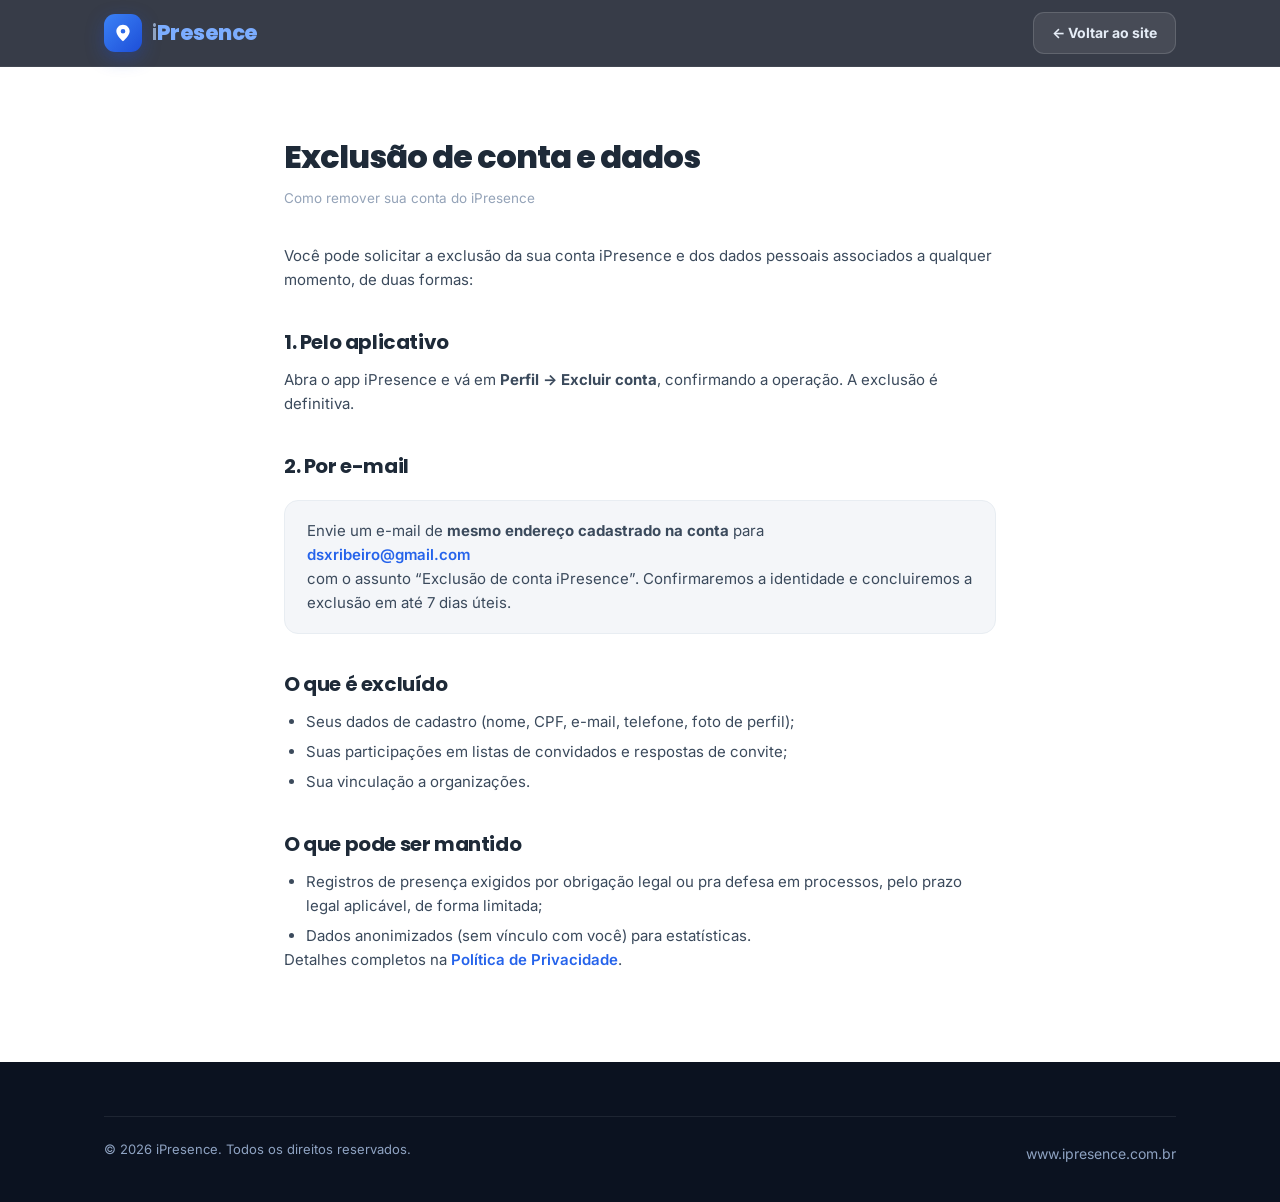
==== exclusao-de-conta.html @ e6506ba1 "Site comercial iPresence: home + privacidade + suporte + exclusao de conta" ====
<!DOCTYPE html>
<html lang="pt-BR">
<head>
  <meta charset="UTF-8" />
  <meta name="viewport" content="width=device-width, initial-scale=1" />
  <title>Exclusão de conta — iPresence</title>
  <link rel="icon" href="data:image/svg+xml,%3Csvg xmlns='http://www.w3.org/2000/svg' viewBox='0 0 64 64'%3E%3Crect width='64' height='64' rx='18' fill='%232563eb'/%3E%3Cpath d='M32 14c-8 0-14 6-14 14 0 10 14 22 14 22s14-12 14-22c0-8-6-14-14-14zm0 19a5 5 0 110-10 5 5 0 010 10z' fill='%23fff'/%3E%3C/svg%3E" />
  <link rel="preconnect" href="https://fonts.googleapis.com" />
  <link rel="preconnect" href="https://fonts.gstatic.com" crossorigin />
  <link href="https://fonts.googleapis.com/css2?family=Poppins:wght@600;700;800&family=Inter:wght@400;500;600;700&display=swap" rel="stylesheet" />
  <link rel="stylesheet" href="styles.css" />
</head>
<body>

<header class="site on-dark">
  <div class="wrap">
    <a class="brand" href="/">
      <span class="brand-badge" aria-hidden="true">
        <svg viewBox="0 0 24 24"><path d="M12 2C7.6 2 4 5.5 4 9.9 4 15.4 12 22 12 22s8-6.6 8-12.1C20 5.5 16.4 2 12 2zm0 10.7a2.8 2.8 0 110-5.6 2.8 2.8 0 010 5.6z"/></svg>
      </span>
      <span class="brand-name"><span class="i">i</span><span class="p">Presence</span></span>
    </a>
    <a class="btn btn-ghost btn-sm" href="/">← Voltar ao site</a>
  </div>
</header>

<main class="doc">
  <h1>Exclusão de conta e dados</h1>
  <p class="updated">Como remover sua conta do iPresence</p>

  <p>
    Você pode solicitar a exclusão da sua conta iPresence e dos dados pessoais
    associados a qualquer momento, de duas formas:
  </p>

  <h2>1. Pelo aplicativo</h2>
  <p>
    Abra o app iPresence e vá em <strong>Perfil → Excluir conta</strong>, confirmando a
    operação. A exclusão é definitiva.
  </p>

  <h2>2. Por e-mail</h2>
  <div class="box">
    <p>
      Envie um e-mail de <strong>mesmo endereço cadastrado na conta</strong> para<br />
      <a href="mailto:dsxribeiro@gmail.com?subject=Exclus%C3%A3o%20de%20conta%20iPresence">dsxribeiro@gmail.com</a><br />
      com o assunto “Exclusão de conta iPresence”. Confirmaremos a identidade e
      concluiremos a exclusão em até 7 dias úteis.
    </p>
  </div>

  <h2>O que é excluído</h2>
  <ul>
    <li>Seus dados de cadastro (nome, CPF, e-mail, telefone, foto de perfil);</li>
    <li>Suas participações em listas de convidados e respostas de convite;</li>
    <li>Sua vinculação a organizações.</li>
  </ul>

  <h2>O que pode ser mantido</h2>
  <ul>
    <li>Registros de presença exigidos por obrigação legal ou pra defesa em processos, pelo prazo legal aplicável, de forma limitada;</li>
    <li>Dados anonimizados (sem vínculo com você) para estatísticas.</li>
  </ul>

  <p>
    Detalhes completos na <a href="/privacidade.html">Política de Privacidade</a>.
  </p>
</main>

<footer class="site on-dark">
  <div class="wrap">
    <div class="foot-note">
      <span>© 2026 iPresence. Todos os direitos reservados.</span>
      <span><a href="/">www.ipresence.com.br</a></span>
    </div>
  </div>
</footer>

</body>
</html>
---- styles.css ----
/* ── iPresence — identidade do site ─────────────────────────────── */
:root {
  --navy: #0b1220;
  --navy-2: #101a30;
  --blue: #2563eb;
  --blue-2: #3b82f6;
  --blue-3: #1d4ed8;
  --ink: #1e2a38;
  --slate: #64748b;
  --slate-3: #94a3b8;
  --mist: #f4f6f9;
  --line: #e8edf2;
  --white: #ffffff;
  --radius: 18px;
  --brand: "Poppins", sans-serif;
  --body: "Inter", system-ui, sans-serif;
}

* { margin: 0; padding: 0; box-sizing: border-box; }
html { scroll-behavior: smooth; }
body {
  font-family: var(--body);
  color: var(--ink);
  background: var(--white);
  line-height: 1.6;
  -webkit-font-smoothing: antialiased;
}
img, svg { display: block; max-width: 100%; }
a { color: inherit; text-decoration: none; }
ul { list-style: none; }

.wrap { max-width: 1120px; margin: 0 auto; padding: 0 24px; }

/* ── marca ── */
.brand { display: inline-flex; align-items: center; gap: 10px; }
.brand-badge {
  width: 38px; height: 38px; border-radius: 11px; flex: none;
  display: grid; place-items: center;
  background: linear-gradient(135deg, var(--blue-2), var(--blue-3));
  box-shadow: 0 6px 18px rgba(29, 78, 216, 0.35);
}
.brand-badge svg { width: 20px; height: 20px; fill: #fff; }
.brand-name { font-family: var(--brand); letter-spacing: -0.5px; font-size: 21px; }
.brand-name .i { font-weight: 600; color: var(--slate-3); }
.brand-name .p { font-weight: 800; color: var(--blue); }
.on-dark .brand-name .i { color: #8fa3c2; }
.on-dark .brand-name .p { color: #7cadff; }

/* ── header ── */
header.site {
  position: sticky; top: 0; z-index: 50;
  background: rgba(11, 18, 32, 0.82);
  backdrop-filter: blur(12px);
  border-bottom: 1px solid rgba(255, 255, 255, 0.06);
}
header.site .wrap { display: flex; align-items: center; justify-content: space-between; height: 66px; }
header.site nav { display: flex; gap: 26px; }
header.site nav a { color: #b9c6da; font-size: 14.5px; font-weight: 500; transition: color .2s; }
header.site nav a:hover { color: #fff; }
.btn {
  display: inline-flex; align-items: center; justify-content: center; gap: 8px;
  border-radius: 14px; padding: 13px 26px; font-weight: 700; font-size: 15px;
  transition: transform .15s, box-shadow .2s, background .2s; cursor: pointer; border: 0;
}
.btn-primary {
  background: linear-gradient(135deg, var(--blue-2), var(--blue-3)); color: #fff;
  box-shadow: 0 10px 26px rgba(37, 99, 235, 0.38);
}
.btn-primary:hover { transform: translateY(-2px); box-shadow: 0 14px 32px rgba(37, 99, 235, 0.45); }
.btn-ghost { background: rgba(255,255,255,0.08); color: #e6edf7; border: 1px solid rgba(255,255,255,0.14); }
.btn-ghost:hover { background: rgba(255,255,255,0.14); }
.btn-sm { padding: 9px 18px; font-size: 14px; border-radius: 11px; }

/* ── hero ── */
.hero {
  position: relative; overflow: hidden; color: #fff;
  background:
    radial-gradient(1100px 500px at 18% -10%, rgba(59, 130, 246, 0.28), transparent 60%),
    radial-gradient(900px 480px at 95% 8%, rgba(29, 78, 216, 0.30), transparent 55%),
    linear-gradient(180deg, var(--navy) 0%, var(--navy-2) 100%);
}
.hero::before {
  content: ""; position: absolute; inset: 0; pointer-events: none;
  background-image:
    linear-gradient(rgba(255,255,255,0.035) 1px, transparent 1px),
    linear-gradient(90deg, rgba(255,255,255,0.035) 1px, transparent 1px);
  background-size: 44px 44px;
  mask-image: radial-gradient(800px 500px at 50% 0%, #000 30%, transparent 75%);
}
.hero .wrap {
  position: relative; display: grid; grid-template-columns: 1.1fr 0.9fr;
  gap: 48px; align-items: center; padding-top: 84px; padding-bottom: 96px;
}
.eyebrow {
  display: inline-flex; align-items: center; gap: 8px;
  background: rgba(59, 130, 246, 0.14); border: 1px solid rgba(124, 173, 255, 0.35);
  color: #a8c7ff; font-size: 13px; font-weight: 600; letter-spacing: 0.4px;
  padding: 7px 14px; border-radius: 999px; margin-bottom: 22px;
}
.eyebrow .dot { width: 7px; height: 7px; border-radius: 50%; background: #4ade80; box-shadow: 0 0 10px #4ade80; }
.hero h1 {
  font-family: var(--brand); font-weight: 800; letter-spacing: -1.5px;
  font-size: clamp(34px, 5vw, 54px); line-height: 1.12; margin-bottom: 18px;
}
.hero h1 em { font-style: normal; color: #7cadff; }
.hero .lead { color: #b9c6da; font-size: 18px; max-width: 34rem; margin-bottom: 30px; }
.hero .cta-row { display: flex; flex-wrap: wrap; gap: 12px; align-items: center; margin-bottom: 30px; }
.store-note { color: #7d8ba1; font-size: 13px; }
.hero-stats { display: flex; gap: 34px; }
.hero-stats b { display: block; font-family: var(--brand); font-size: 22px; letter-spacing: -0.5px; }
.hero-stats span { color: #8fa3c2; font-size: 13px; }

/* mockup de celular em CSS puro */
.phone {
  width: 290px; margin: 0 auto; border-radius: 42px; padding: 12px;
  background: linear-gradient(160deg, #1b2740, #0e1526);
  border: 1px solid rgba(255,255,255,0.09);
  box-shadow: 0 40px 80px rgba(0, 0, 0, 0.5), 0 0 0 1px rgba(59,130,246,.15), 0 0 90px rgba(37, 99, 235, 0.22);
  transform: rotate(2.5deg);
}
.phone-screen { border-radius: 32px; overflow: hidden; background: #f7f9fc; }
.ps-head { background: linear-gradient(135deg, var(--blue-2), var(--blue-3)); color: #fff; padding: 20px 18px 16px; }
.ps-head .t { font-family: var(--brand); font-weight: 700; font-size: 15px; }
.ps-head .s { font-size: 11.5px; opacity: 0.85; }
.ps-body { padding: 14px; display: grid; gap: 10px; }
.ps-card { background: #fff; border: 1px solid var(--line); border-radius: 14px; padding: 12px; }
.ps-row { display: flex; align-items: center; gap: 9px; }
.ps-pin { width: 30px; height: 30px; border-radius: 9px; background: #eff6ff; display: grid; place-items: center; }
.ps-pin svg { width: 15px; height: 15px; fill: var(--blue); }
.ps-name { font-size: 12.5px; font-weight: 700; color: var(--ink); }
.ps-meta { font-size: 10.5px; color: var(--slate-3); }
.ps-ok {
  margin-top: 9px; background: #dcfce7; color: #166534; border-radius: 9px;
  font-size: 11px; font-weight: 700; padding: 7px 10px; display: flex; gap: 6px; align-items: center;
}
.ps-ok svg { width: 12px; height: 12px; fill: #16a34a; }
.ps-btn {
  background: linear-gradient(135deg, var(--blue-2), var(--blue-3)); color: #fff; text-align: center;
  border-radius: 12px; padding: 12px; font-weight: 700; font-size: 13px;
  box-shadow: 0 8px 18px rgba(37, 99, 235, 0.35);
}
.ps-map {
  height: 92px; border-radius: 12px; position: relative; overflow: hidden;
  background:
    radial-gradient(circle at 55% 45%, rgba(37, 99, 235, 0.22) 0 34%, transparent 35%),
    linear-gradient(rgba(37,99,235,0.06) 1px, transparent 1px),
    linear-gradient(90deg, rgba(37,99,235,0.06) 1px, transparent 1px),
    #eaf1fb;
  background-size: auto, 18px 18px, 18px 18px, auto;
}
.ps-map::after {
  content: ""; position: absolute; left: 55%; top: 45%; width: 12px; height: 12px;
  transform: translate(-50%, -50%); border-radius: 50%;
  background: var(--blue); box-shadow: 0 0 0 5px rgba(37, 99, 235, 0.25);
}

/* ── seções claras ── */
section.light { padding: 88px 0; }
section.alt { background: var(--mist); }
.kicker {
  font-size: 13px; font-weight: 700; letter-spacing: 2.5px; text-transform: uppercase;
  color: var(--blue); margin-bottom: 12px;
}
h2.title {
  font-family: var(--brand); font-weight: 800; letter-spacing: -1px;
  font-size: clamp(26px, 3.6vw, 38px); line-height: 1.18; margin-bottom: 14px;
}
.sub { color: var(--slate); font-size: 17px; max-width: 44rem; }
.center { text-align: center; }
.center .sub { margin: 0 auto; }

/* dores */
.pains { display: grid; grid-template-columns: repeat(3, 1fr); gap: 18px; margin-top: 44px; }
.pain {
  background: #fff; border: 1px solid var(--line); border-radius: var(--radius);
  padding: 26px; box-shadow: 0 2px 10px rgba(15, 23, 42, 0.04);
}
.pain .q { font-weight: 700; font-size: 16.5px; margin-bottom: 8px; }
.pain p { color: var(--slate); font-size: 14.5px; }

/* passos */
.steps { display: grid; grid-template-columns: repeat(3, 1fr); gap: 18px; margin-top: 46px; }
.step {
  position: relative; background: #fff; border: 1px solid var(--line);
  border-radius: var(--radius); padding: 30px 26px 26px;
}
.step .n {
  position: absolute; top: -16px; left: 24px; width: 34px; height: 34px; border-radius: 11px;
  display: grid; place-items: center; color: #fff; font-family: var(--brand); font-weight: 800;
  background: linear-gradient(135deg, var(--blue-2), var(--blue-3));
  box-shadow: 0 8px 18px rgba(37, 99, 235, 0.35);
}
.step h3 { font-family: var(--brand); font-weight: 700; letter-spacing: -0.3px; font-size: 17.5px; margin-bottom: 8px; }
.step p { color: var(--slate); font-size: 14.5px; }

/* funcionalidades */
.features { display: grid; grid-template-columns: repeat(3, 1fr); gap: 16px; margin-top: 46px; }
.feature {
  background: #fff; border: 1px solid var(--line); border-radius: var(--radius);
  padding: 24px; transition: transform .18s, box-shadow .2s, border-color .2s;
}
.feature:hover { transform: translateY(-4px); box-shadow: 0 16px 34px rgba(15, 23, 42, 0.08); border-color: #cfdcff; }
.feature .ic {
  width: 44px; height: 44px; border-radius: 13px; display: grid; place-items: center;
  background: #eff6ff; margin-bottom: 14px;
}
.feature .ic svg { width: 21px; height: 21px; fill: var(--blue); }
.feature h3 { font-size: 15.5px; font-weight: 700; margin-bottom: 6px; letter-spacing: -0.2px; }
.feature p { color: var(--slate); font-size: 13.8px; }

/* faixa antifraude */
.band {
  color: #fff; border-radius: 24px; padding: 46px 44px; position: relative; overflow: hidden;
  background:
    radial-gradient(700px 300px at 90% 0%, rgba(59, 130, 246, 0.35), transparent 60%),
    linear-gradient(135deg, #0d1730, #14224a);
  display: grid; grid-template-columns: 1.2fr 0.8fr; gap: 36px; align-items: center;
}
.band h3 { font-family: var(--brand); font-weight: 800; letter-spacing: -0.8px; font-size: 26px; margin-bottom: 10px; }
.band p { color: #b9c6da; font-size: 15.5px; }
.band ul { display: grid; gap: 12px; }
.band li { display: flex; gap: 10px; align-items: flex-start; font-size: 14.5px; color: #dbe5f3; }
.band li svg { width: 18px; height: 18px; fill: #4ade80; flex: none; margin-top: 2px; }

/* segmentos */
.segments { display: grid; grid-template-columns: repeat(3, 1fr); gap: 16px; margin-top: 46px; }
.segment {
  border-radius: var(--radius); padding: 26px; background: #fff; border: 1px solid var(--line);
  transition: transform .18s, box-shadow .2s;
}
.segment:hover { transform: translateY(-4px); box-shadow: 0 16px 34px rgba(15, 23, 42, 0.08); }
.segment .emoji { font-size: 28px; margin-bottom: 12px; }
.segment h3 { font-size: 16px; font-weight: 700; margin-bottom: 6px; letter-spacing: -0.2px; }
.segment p { color: var(--slate); font-size: 13.8px; }

/* planos */
.plans { display: grid; grid-template-columns: repeat(2, minmax(0, 420px)); justify-content: center; gap: 20px; margin-top: 46px; }
.plan { background: #fff; border: 1px solid var(--line); border-radius: 22px; padding: 34px 30px; position: relative; }
.plan.pro { border: 2px solid var(--blue); box-shadow: 0 20px 50px rgba(37, 99, 235, 0.15); }
.plan .tag {
  position: absolute; top: -13px; right: 22px; background: linear-gradient(135deg, var(--blue-2), var(--blue-3));
  color: #fff; font-size: 11.5px; font-weight: 800; letter-spacing: 1px; padding: 5px 13px; border-radius: 999px;
}
.plan h3 { font-family: var(--brand); font-weight: 800; font-size: 19px; letter-spacing: -0.4px; }
.plan .price { font-family: var(--brand); font-weight: 800; font-size: 38px; letter-spacing: -1.5px; margin: 8px 0 2px; }
.plan .price small { font-size: 14px; color: var(--slate-3); font-weight: 600; letter-spacing: 0; }
.plan .per { color: var(--slate-3); font-size: 13px; margin-bottom: 20px; }
.plan ul { display: grid; gap: 11px; margin-bottom: 26px; }
.plan li { display: flex; gap: 10px; align-items: flex-start; font-size: 14.5px; color: #3b4a5c; }
.plan li svg { width: 18px; height: 18px; fill: var(--blue); flex: none; margin-top: 2px; }

/* FAQ */
.faq { max-width: 46rem; margin: 40px auto 0; display: grid; gap: 10px; }
.faq details { background: #fff; border: 1px solid var(--line); border-radius: 14px; padding: 18px 22px; }
.faq summary { cursor: pointer; font-weight: 700; font-size: 15.5px; list-style: none; display: flex; justify-content: space-between; align-items: center; }
.faq summary::after { content: "+"; font-family: var(--brand); font-size: 20px; color: var(--blue); transition: transform .2s; }
.faq details[open] summary::after { transform: rotate(45deg); }
.faq details p { color: var(--slate); font-size: 14.5px; margin-top: 10px; }

/* CTA final */
.cta-final {
  color: #fff; text-align: center; border-radius: 26px; padding: 64px 30px; overflow: hidden; position: relative;
  background:
    radial-gradient(600px 280px at 50% -20%, rgba(124, 173, 255, 0.4), transparent 60%),
    linear-gradient(135deg, var(--blue-3), var(--blue));
}
.cta-final h2 { font-family: var(--brand); font-weight: 800; letter-spacing: -1px; font-size: clamp(26px, 3.4vw, 36px); margin-bottom: 12px; }
.cta-final p { color: #dbe8ff; font-size: 16.5px; margin-bottom: 28px; }
.cta-final .btn-primary { background: #fff; color: var(--blue-3); box-shadow: 0 12px 30px rgba(0, 0, 0, 0.22); }

/* footer */
footer.site { background: var(--navy); color: #8fa3c2; padding: 54px 0 34px; }
footer.site .cols { display: grid; grid-template-columns: 1.4fr 1fr 1fr; gap: 30px; margin-bottom: 34px; }
footer.site h4 { color: #e6edf7; font-size: 13.5px; font-weight: 700; letter-spacing: 1px; text-transform: uppercase; margin-bottom: 14px; }
footer.site a { font-size: 14px; line-height: 2.1; transition: color .2s; }
footer.site a:hover { color: #fff; }
footer.site .foot-note { border-top: 1px solid rgba(255,255,255,0.08); padding-top: 22px; font-size: 13px; display: flex; justify-content: space-between; flex-wrap: wrap; gap: 10px; }

/* páginas internas (privacidade, suporte, exclusão) */
.doc { max-width: 760px; margin: 0 auto; padding: 64px 24px 90px; }
.doc h1 { font-family: var(--brand); font-weight: 800; letter-spacing: -1px; font-size: 32px; margin-bottom: 6px; }
.doc .updated { color: var(--slate-3); font-size: 13.5px; margin-bottom: 34px; }
.doc h2 { font-family: var(--brand); font-weight: 700; letter-spacing: -0.4px; font-size: 20px; margin: 34px 0 10px; }
.doc p, .doc li { color: #3b4a5c; font-size: 15px; }
.doc ul { list-style: disc; padding-left: 22px; display: grid; gap: 6px; }
.doc a { color: var(--blue); font-weight: 600; }
.doc .box { background: var(--mist); border: 1px solid var(--line); border-radius: 14px; padding: 18px 22px; margin: 18px 0; }

/* animação de entrada */
.reveal { opacity: 0; transform: translateY(18px); transition: opacity .6s ease, transform .6s ease; }
.reveal.in { opacity: 1; transform: none; }

/* responsivo */
@media (max-width: 960px) {
  .hero .wrap { grid-template-columns: 1fr; padding-top: 60px; padding-bottom: 64px; }
  .phone { transform: none; margin-top: 10px; }
  .pains, .steps, .features, .segments { grid-template-columns: 1fr 1fr; }
  .band { grid-template-columns: 1fr; padding: 36px 28px; }
  footer.site .cols { grid-template-columns: 1fr 1fr; }
}
@media (max-width: 640px) {
  header.site nav { display: none; }
  .pains, .steps, .features, .segments, .plans { grid-template-columns: 1fr; }
  section.light { padding: 64px 0; }
  .hero-stats { gap: 22px; }
}
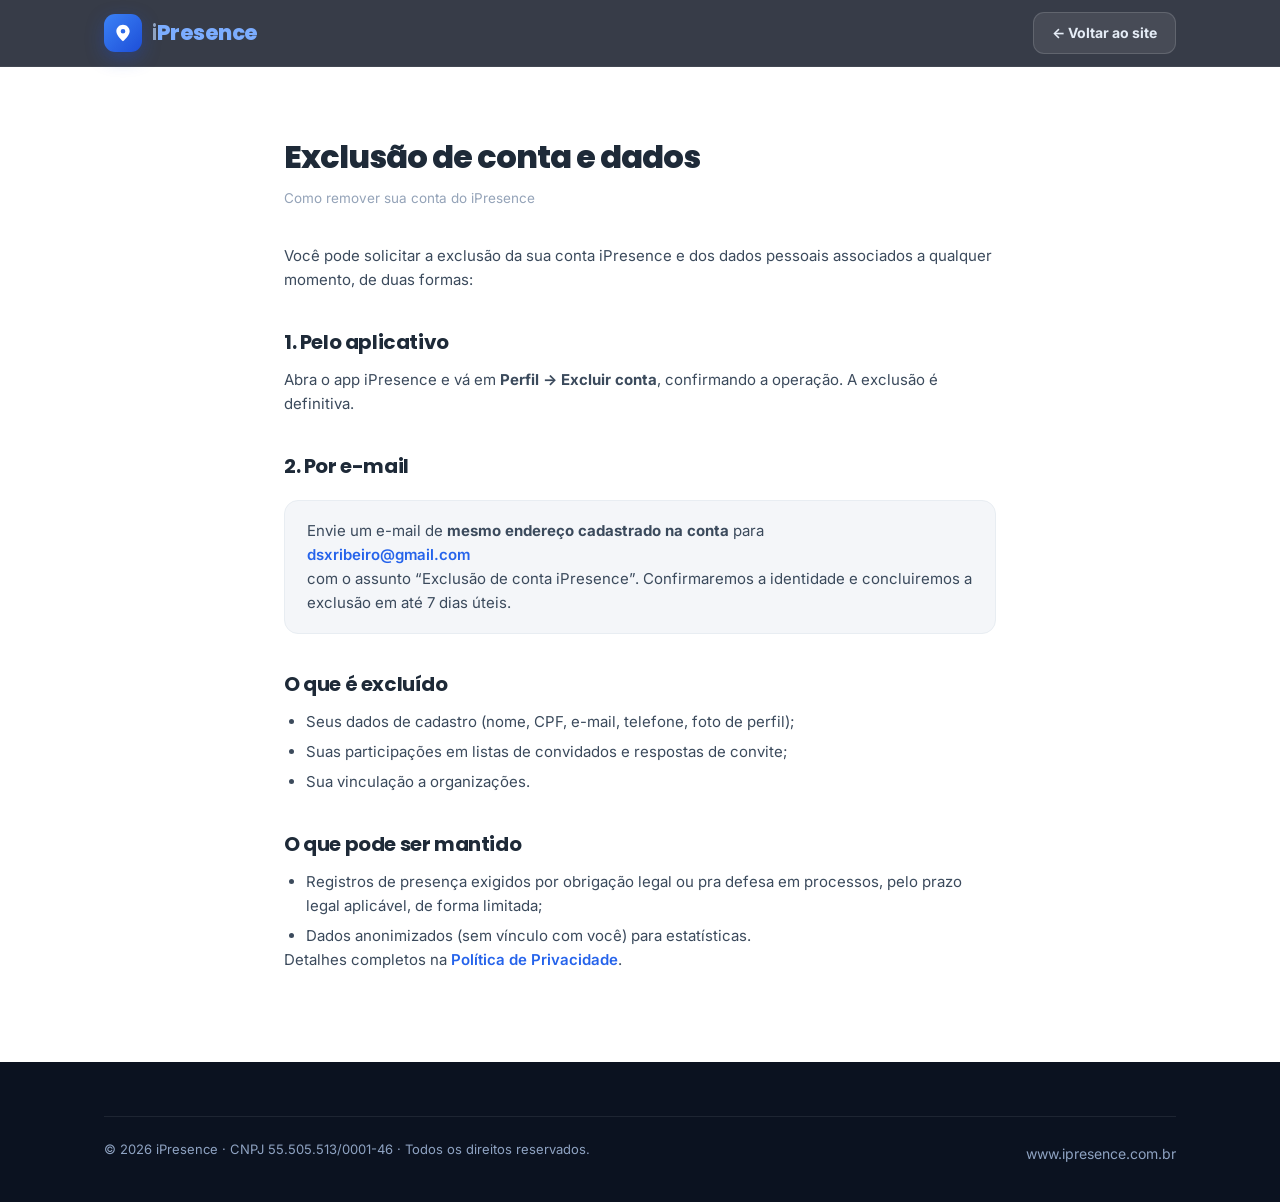
==== commit c7b2adec: "Adiciona CNPJ da empresa responsavel no rodape e na politica de privacidade" ====
--- a/exclusao-de-conta.html
+++ b/exclusao-de-conta.html
@@ -70,7 +70,7 @@
 <footer class="site on-dark">
   <div class="wrap">
     <div class="foot-note">
-      <span>© 2026 iPresence. Todos os direitos reservados.</span>
+      <span>© 2026 iPresence · CNPJ 55.505.513/0001-46 · Todos os direitos reservados.</span>
       <span><a href="/">www.ipresence.com.br</a></span>
     </div>
   </div>
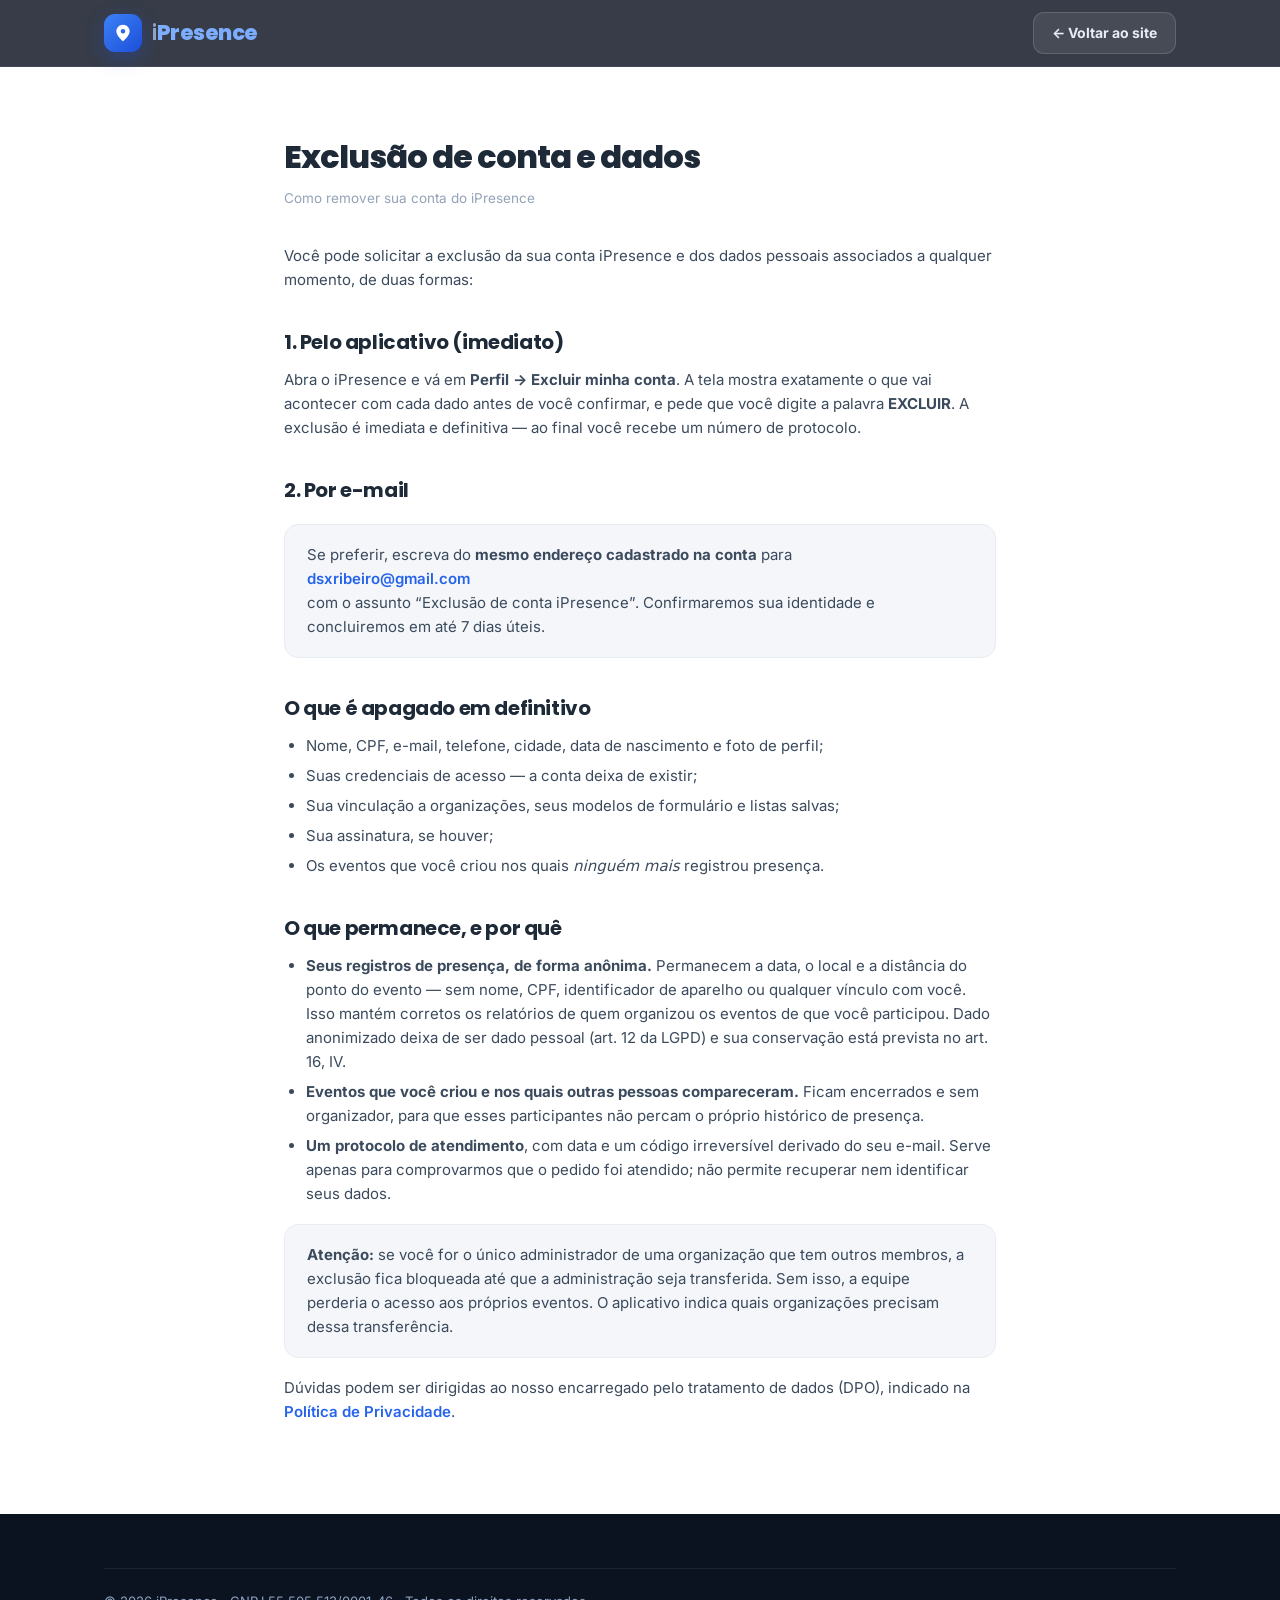
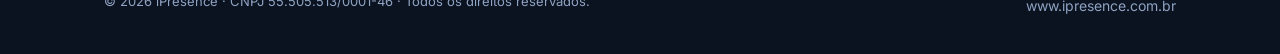
==== commit 280d1de3: "Indica o encarregado (DPO) na politica e alinha a pagina de exclusao ao comportamento real do app" ====
--- a/exclusao-de-conta.html
+++ b/exclusao-de-conta.html
@@ -33,37 +33,66 @@
     associados a qualquer momento, de duas formas:
   </p>
 
-  <h2>1. Pelo aplicativo</h2>
+  <h2>1. Pelo aplicativo (imediato)</h2>
   <p>
-    Abra o app iPresence e vá em <strong>Perfil → Excluir conta</strong>, confirmando a
-    operação. A exclusão é definitiva.
+    Abra o iPresence e vá em <strong>Perfil → Excluir minha conta</strong>. A tela mostra
+    exatamente o que vai acontecer com cada dado antes de você confirmar, e pede que você
+    digite a palavra <strong>EXCLUIR</strong>. A exclusão é imediata e definitiva — ao
+    final você recebe um número de protocolo.
   </p>
 
   <h2>2. Por e-mail</h2>
   <div class="box">
     <p>
-      Envie um e-mail de <strong>mesmo endereço cadastrado na conta</strong> para<br />
+      Se preferir, escreva do <strong>mesmo endereço cadastrado na conta</strong> para<br />
       <a href="mailto:dsxribeiro@gmail.com?subject=Exclus%C3%A3o%20de%20conta%20iPresence">dsxribeiro@gmail.com</a><br />
-      com o assunto “Exclusão de conta iPresence”. Confirmaremos a identidade e
-      concluiremos a exclusão em até 7 dias úteis.
+      com o assunto “Exclusão de conta iPresence”. Confirmaremos sua identidade e
+      concluiremos em até 7 dias úteis.
     </p>
   </div>
 
-  <h2>O que é excluído</h2>
+  <h2>O que é apagado em definitivo</h2>
   <ul>
-    <li>Seus dados de cadastro (nome, CPF, e-mail, telefone, foto de perfil);</li>
-    <li>Suas participações em listas de convidados e respostas de convite;</li>
-    <li>Sua vinculação a organizações.</li>
+    <li>Nome, CPF, e-mail, telefone, cidade, data de nascimento e foto de perfil;</li>
+    <li>Suas credenciais de acesso — a conta deixa de existir;</li>
+    <li>Sua vinculação a organizações, seus modelos de formulário e listas salvas;</li>
+    <li>Sua assinatura, se houver;</li>
+    <li>Os eventos que você criou nos quais <em>ninguém mais</em> registrou presença.</li>
   </ul>
 
-  <h2>O que pode ser mantido</h2>
+  <h2>O que permanece, e por quê</h2>
   <ul>
-    <li>Registros de presença exigidos por obrigação legal ou pra defesa em processos, pelo prazo legal aplicável, de forma limitada;</li>
-    <li>Dados anonimizados (sem vínculo com você) para estatísticas.</li>
+    <li>
+      <strong>Seus registros de presença, de forma anônima.</strong> Permanecem a data, o
+      local e a distância do ponto do evento — sem nome, CPF, identificador de aparelho ou
+      qualquer vínculo com você. Isso mantém corretos os relatórios de quem organizou os
+      eventos de que você participou. Dado anonimizado deixa de ser dado pessoal
+      (art. 12 da LGPD) e sua conservação está prevista no art. 16, IV.
+    </li>
+    <li>
+      <strong>Eventos que você criou e nos quais outras pessoas compareceram.</strong>
+      Ficam encerrados e sem organizador, para que esses participantes não percam o
+      próprio histórico de presença.
+    </li>
+    <li>
+      <strong>Um protocolo de atendimento</strong>, com data e um código irreversível
+      derivado do seu e-mail. Serve apenas para comprovarmos que o pedido foi atendido;
+      não permite recuperar nem identificar seus dados.
+    </li>
   </ul>
 
+  <div class="box">
+    <p>
+      <strong>Atenção:</strong> se você for o único administrador de uma organização que
+      tem outros membros, a exclusão fica bloqueada até que a administração seja
+      transferida. Sem isso, a equipe perderia o acesso aos próprios eventos. O aplicativo
+      indica quais organizações precisam dessa transferência.
+    </p>
+  </div>
+
   <p>
-    Detalhes completos na <a href="/privacidade.html">Política de Privacidade</a>.
+    Dúvidas podem ser dirigidas ao nosso encarregado pelo tratamento de dados (DPO),
+    indicado na <a href="/privacidade.html">Política de Privacidade</a>.
   </p>
 </main>
 
--- a/styles.css
+++ b/styles.css
@@ -234,7 +234,7 @@
 .segment p { color: var(--slate); font-size: 13.8px; }
 
 /* planos */
-.plans { display: grid; grid-template-columns: repeat(2, minmax(0, 420px)); justify-content: center; gap: 20px; margin-top: 46px; }
+.plans { display: grid; grid-template-columns: repeat(3, minmax(0, 380px)); justify-content: center; gap: 20px; margin-top: 46px; text-align: left; }
 .plan { background: #fff; border: 1px solid var(--line); border-radius: 22px; padding: 34px 30px; position: relative; }
 .plan.pro { border: 2px solid var(--blue); box-shadow: 0 20px 50px rgba(37, 99, 235, 0.15); }
 .plan .tag {
@@ -248,6 +248,17 @@
 .plan ul { display: grid; gap: 11px; margin-bottom: 26px; }
 .plan li { display: flex; gap: 10px; align-items: flex-start; font-size: 14.5px; color: #3b4a5c; }
 .plan li svg { width: 18px; height: 18px; fill: var(--blue); flex: none; margin-top: 2px; }
+.plan.biz { border: 2px solid #0f2f66; box-shadow: 0 20px 50px rgba(15, 47, 102, 0.16); }
+.plan.biz .tag { background: linear-gradient(135deg, #0f2f66, #1e4e9c); }
+.tiers { display: grid; gap: 8px; border-top: 1px solid var(--line); padding-top: 16px; }
+.tier {
+  display: flex; align-items: center; gap: 10px; background: #f6f9fd;
+  border: 1px solid var(--line); border-radius: 12px; padding: 10px 14px; font-size: 13.5px;
+}
+.tier span { font-weight: 800; font-family: var(--brand); min-width: 44px; color: #0f2f66; }
+.tier em { font-style: normal; color: var(--slate-3); flex: 1; }
+.tier strong { font-weight: 800; color: var(--ink); white-space: nowrap; }
+.plans-note { color: var(--slate-3); font-size: 13.5px; max-width: 46rem; margin: 22px auto 0; }
 
 /* FAQ */
 .faq { max-width: 46rem; margin: 40px auto 0; display: grid; gap: 10px; }
@@ -295,6 +306,7 @@
   .hero .wrap { grid-template-columns: 1fr; padding-top: 60px; padding-bottom: 64px; }
   .phone { transform: none; margin-top: 10px; }
   .pains, .steps, .features, .segments { grid-template-columns: 1fr 1fr; }
+  .plans { grid-template-columns: repeat(2, minmax(0, 380px)); }
   .band { grid-template-columns: 1fr; padding: 36px 28px; }
   footer.site .cols { grid-template-columns: 1fr 1fr; }
 }
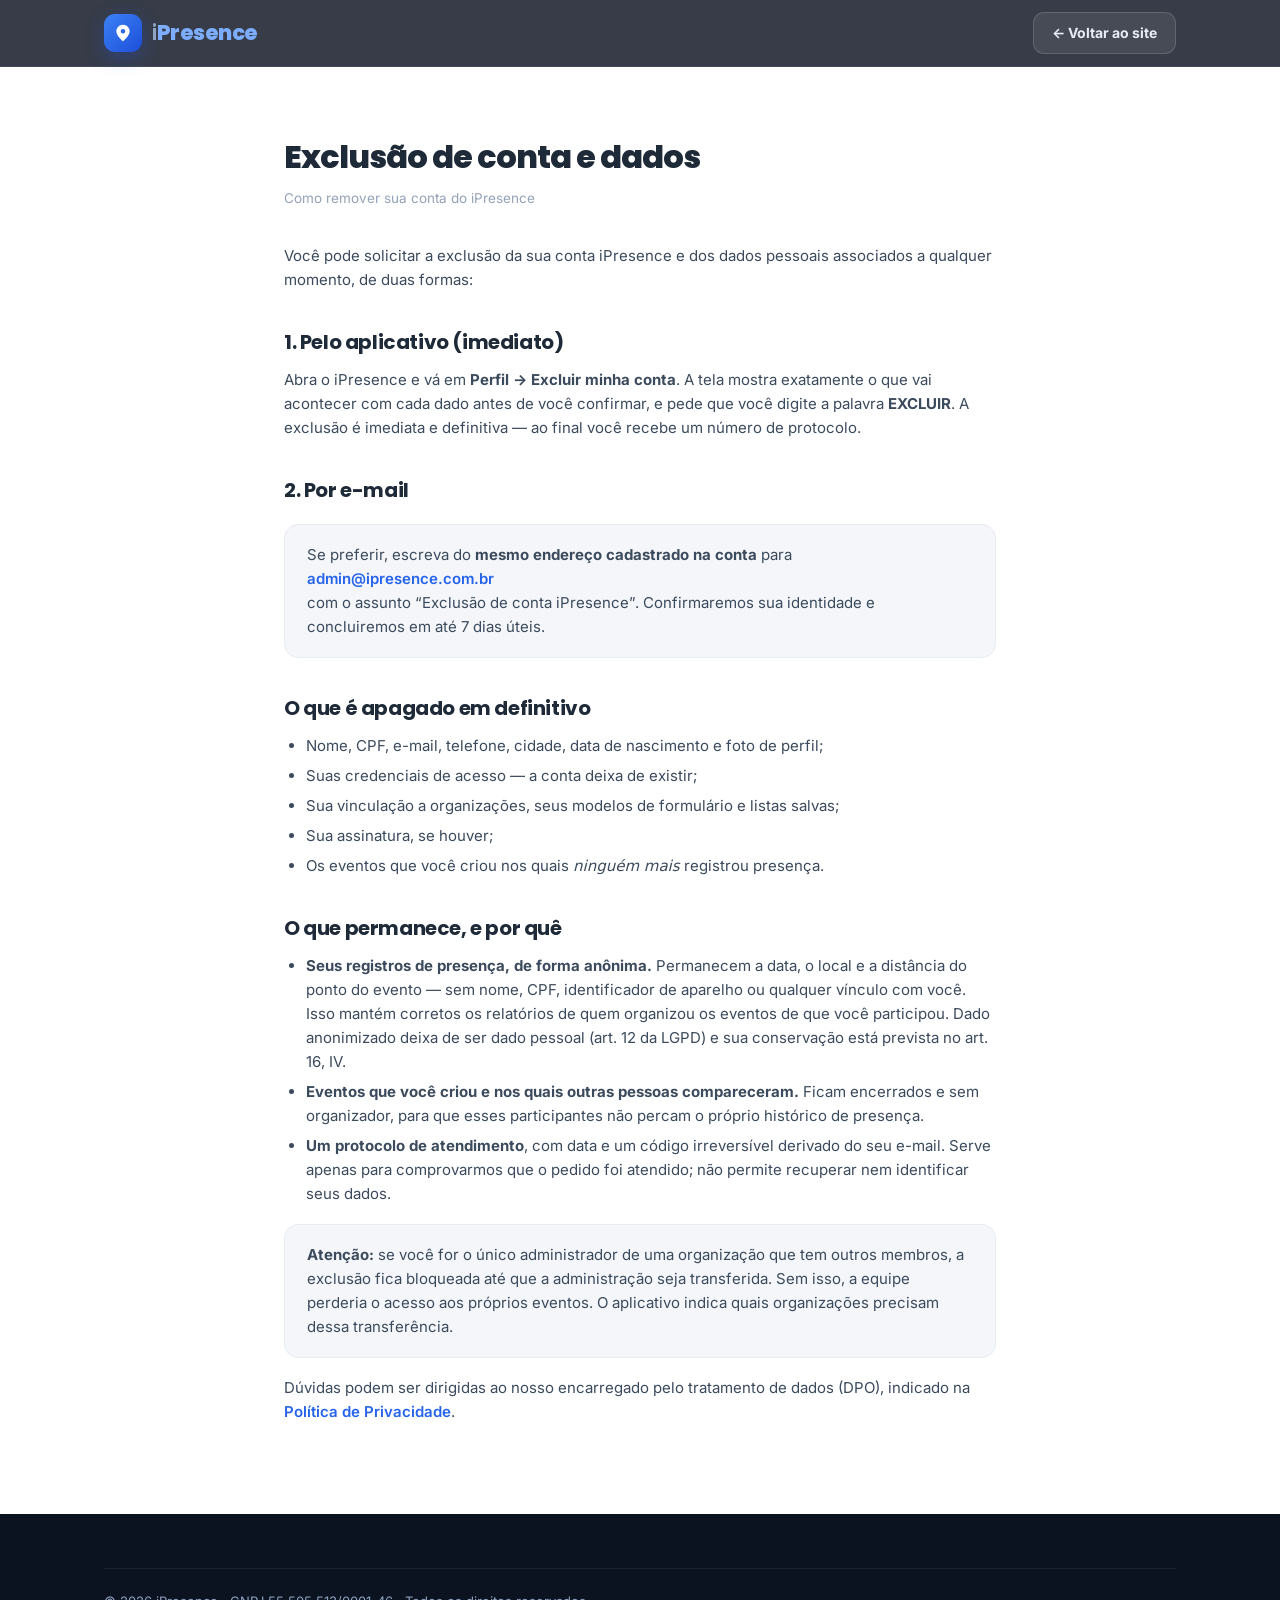
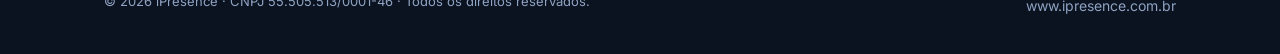
==== commit b80bcb9d: "Contato em todo o site (suporte, privacidade/DPO e exclusao de conta) passa a admin@ipresence.com.br" ====
--- a/exclusao-de-conta.html
+++ b/exclusao-de-conta.html
@@ -45,7 +45,7 @@
   <div class="box">
     <p>
       Se preferir, escreva do <strong>mesmo endereço cadastrado na conta</strong> para<br />
-      <a href="mailto:dsxribeiro@gmail.com?subject=Exclus%C3%A3o%20de%20conta%20iPresence">dsxribeiro@gmail.com</a><br />
+      <a href="mailto:admin@ipresence.com.br?subject=Exclus%C3%A3o%20de%20conta%20iPresence">admin@ipresence.com.br</a><br />
       com o assunto “Exclusão de conta iPresence”. Confirmaremos sua identidade e
       concluiremos em até 7 dias úteis.
     </p>
--- a/styles.css
+++ b/styles.css
@@ -316,3 +316,17 @@
   section.light { padding: 64px 0; }
   .hero-stats { gap: 22px; }
 }
+
+/* Quadro de comparação dos planos */
+.compare { max-width: 62rem; margin: 54px auto 0; text-align: left; }
+.compare h3 { font-family: var(--brand); font-weight: 800; font-size: 22px; letter-spacing: -.5px; text-align: center; margin-bottom: 18px; }
+.compare-scroll { overflow-x: auto; background: #fff; border: 1px solid var(--line); border-radius: var(--radius); }
+.compare table { width: 100%; min-width: 760px; border-collapse: collapse; font-size: 14px; }
+.compare thead th { background: #eff6ff; color: var(--navy); font-weight: 800; padding: 14px 10px; text-align: center; position: sticky; top: 0; }
+.compare thead th:first-child { text-align: left; }
+.compare tbody th { text-align: left; font-weight: 500; padding: 12px 14px; color: var(--ink); width: 30%; }
+.compare tbody td { text-align: center; padding: 12px 8px; color: var(--ink); border-left: 1px solid var(--line); }
+.compare tbody tr + tr th, .compare tbody tr + tr td { border-top: 1px solid var(--line); }
+.compare tr.grp th { background: var(--mist); color: var(--slate); font-size: 12px; font-weight: 800; letter-spacing: .5px; text-transform: uppercase; padding: 8px 14px; width: auto; }
+.compare td.yes { color: #16a34a; font-weight: 800; font-size: 17px; }
+.compare td.no { color: #cbd5e1; }
